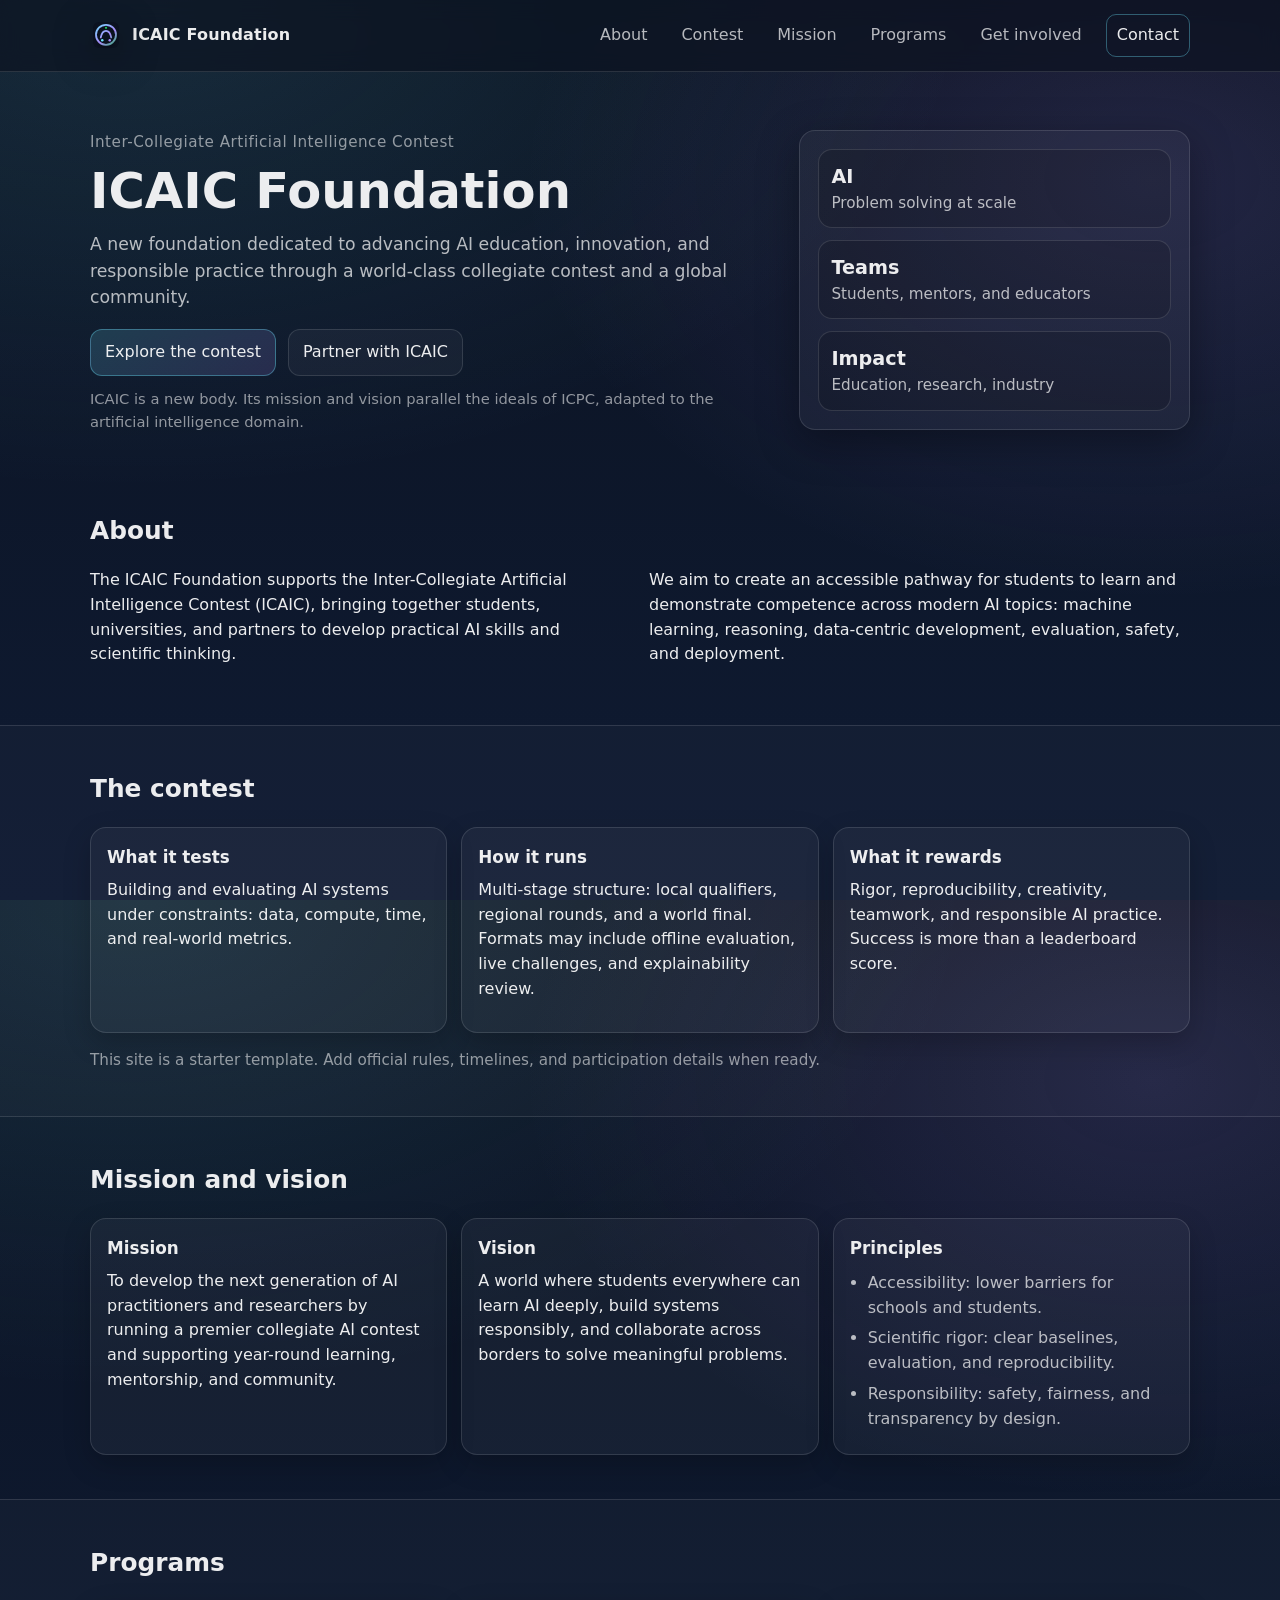
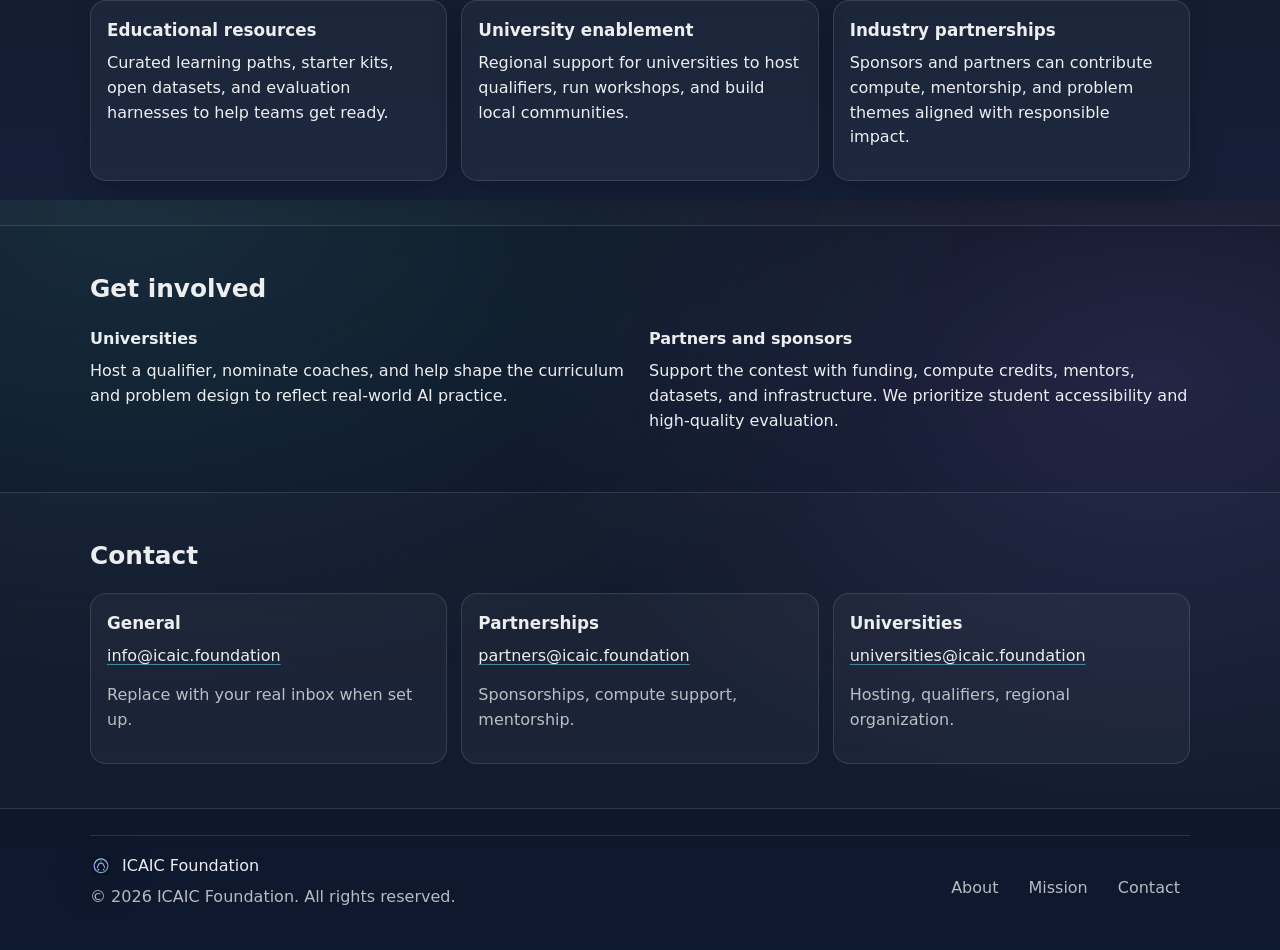
==== foundation/index.html @ 4172920d "Add ICAIC foundation site under foundation folder" ====
<!doctype html>
<html lang="en">
  <head>
    <meta charset="utf-8" />
    <meta name="viewport" content="width=device-width, initial-scale=1" />
    <meta
      name="description"
      content="ICAIC Foundation — Inter-Collegiate Artificial Intelligence Contest. Building the next generation of AI talent through collegiate competition, education, and community."
    />
    <meta name="theme-color" content="#0B1220" />
    <meta property="og:title" content="ICAIC Foundation" />
    <meta
      property="og:description"
      content="Inter-Collegiate Artificial Intelligence Contest — advancing AI talent through competition, education, and community."
    />
    <meta property="og:type" content="website" />
    <meta property="og:url" content="https://icaic.foundation/" />
    <title>ICAIC Foundation</title>
    <link rel="icon" href="assets/logo.svg" type="image/svg+xml" />
    <link rel="stylesheet" href="assets/styles.css" />
  </head>
  <body>
    <a class="skip-link" href="#main">Skip to content</a>

    <header class="site-header">
      <div class="container header-inner">
        <a class="brand" href="#top" aria-label="ICAIC Foundation Home">
          <img class="brand-mark" src="assets/logo.svg" alt="" width="32" height="32" />
          <span class="brand-name">ICAIC Foundation</span>
        </a>

        <nav class="nav" aria-label="Primary">
          <a href="#about">About</a>
          <a href="#contest">Contest</a>
          <a href="#mission">Mission</a>
          <a href="#programs">Programs</a>
          <a href="#get-involved">Get involved</a>
          <a class="nav-cta" href="#contact">Contact</a>
        </nav>
      </div>
    </header>

    <main id="main">
      <section id="top" class="hero">
        <div class="container hero-grid">
          <div class="hero-copy">
            <p class="kicker">Inter-Collegiate Artificial Intelligence Contest</p>
            <h1>ICAIC Foundation</h1>
            <p class="lead">
              A new foundation dedicated to advancing AI education, innovation, and responsible practice through a
              world-class collegiate contest and a global community.
            </p>
            <div class="hero-actions">
              <a class="button primary" href="#contest">Explore the contest</a>
              <a class="button" href="#get-involved">Partner with ICAIC</a>
            </div>
            <p class="fineprint">
              ICAIC is a new body. Its mission and vision parallel the ideals of ICPC, adapted to the artificial
              intelligence domain.
            </p>
          </div>

          <div class="hero-card" aria-label="Key highlights">
            <div class="stat">
              <div class="stat-value">AI</div>
              <div class="stat-label">Problem solving at scale</div>
            </div>
            <div class="stat">
              <div class="stat-value">Teams</div>
              <div class="stat-label">Students, mentors, and educators</div>
            </div>
            <div class="stat">
              <div class="stat-value">Impact</div>
              <div class="stat-label">Education, research, industry</div>
            </div>
          </div>
        </div>
      </section>

      <section id="about" class="section">
        <div class="container">
          <h2>About</h2>
          <div class="two-col">
            <p>
              The ICAIC Foundation supports the Inter-Collegiate Artificial Intelligence Contest (ICAIC), bringing
              together students, universities, and partners to develop practical AI skills and scientific thinking.
            </p>
            <p>
              We aim to create an accessible pathway for students to learn and demonstrate competence across modern AI
              topics: machine learning, reasoning, data-centric development, evaluation, safety, and deployment.
            </p>
          </div>
        </div>
      </section>

      <section id="contest" class="section section-alt">
        <div class="container">
          <h2>The contest</h2>
          <div class="cards">
            <article class="card">
              <h3>What it tests</h3>
              <p>
                Building and evaluating AI systems under constraints: data, compute, time, and real-world metrics.
              </p>
            </article>
            <article class="card">
              <h3>How it runs</h3>
              <p>
                Multi-stage structure: local qualifiers, regional rounds, and a world final. Formats may include
                offline evaluation, live challenges, and explainability review.
              </p>
            </article>
            <article class="card">
              <h3>What it rewards</h3>
              <p>
                Rigor, reproducibility, creativity, teamwork, and responsible AI practice. Success is more than a
                leaderboard score.
              </p>
            </article>
          </div>
          <p class="note">
            This site is a starter template. Add official rules, timelines, and participation details when ready.
          </p>
        </div>
      </section>

      <section id="mission" class="section">
        <div class="container">
          <h2>Mission and vision</h2>
          <div class="cards">
            <article class="card">
              <h3>Mission</h3>
              <p>
                To develop the next generation of AI practitioners and researchers by running a premier collegiate AI
                contest and supporting year-round learning, mentorship, and community.
              </p>
            </article>
            <article class="card">
              <h3>Vision</h3>
              <p>
                A world where students everywhere can learn AI deeply, build systems responsibly, and collaborate
                across borders to solve meaningful problems.
              </p>
            </article>
            <article class="card">
              <h3>Principles</h3>
              <ul class="list">
                <li>Accessibility: lower barriers for schools and students.</li>
                <li>Scientific rigor: clear baselines, evaluation, and reproducibility.</li>
                <li>Responsibility: safety, fairness, and transparency by design.</li>
              </ul>
            </article>
          </div>
        </div>
      </section>

      <section id="programs" class="section section-alt">
        <div class="container">
          <h2>Programs</h2>
          <div class="cards">
            <article class="card">
              <h3>Educational resources</h3>
              <p>
                Curated learning paths, starter kits, open datasets, and evaluation harnesses to help teams get ready.
              </p>
            </article>
            <article class="card">
              <h3>University enablement</h3>
              <p>
                Regional support for universities to host qualifiers, run workshops, and build local communities.
              </p>
            </article>
            <article class="card">
              <h3>Industry partnerships</h3>
              <p>
                Sponsors and partners can contribute compute, mentorship, and problem themes aligned with responsible
                impact.
              </p>
            </article>
          </div>
        </div>
      </section>

      <section id="get-involved" class="section">
        <div class="container">
          <h2>Get involved</h2>
          <div class="two-col">
            <div>
              <h3 class="h4">Universities</h3>
              <p>
                Host a qualifier, nominate coaches, and help shape the curriculum and problem design to reflect
                real-world AI practice.
              </p>
            </div>
            <div>
              <h3 class="h4">Partners and sponsors</h3>
              <p>
                Support the contest with funding, compute credits, mentors, datasets, and infrastructure. We prioritize
                student accessibility and high-quality evaluation.
              </p>
            </div>
          </div>
        </div>
      </section>

      <section id="contact" class="section section-alt">
        <div class="container">
          <h2>Contact</h2>
          <div class="contact-grid">
            <div class="contact-card">
              <h3>General</h3>
              <p><a href="mailto:info@icaic.foundation">info@icaic.foundation</a></p>
              <p class="muted">Replace with your real inbox when set up.</p>
            </div>
            <div class="contact-card">
              <h3>Partnerships</h3>
              <p><a href="mailto:partners@icaic.foundation">partners@icaic.foundation</a></p>
              <p class="muted">Sponsorships, compute support, mentorship.</p>
            </div>
            <div class="contact-card">
              <h3>Universities</h3>
              <p><a href="mailto:universities@icaic.foundation">universities@icaic.foundation</a></p>
              <p class="muted">Hosting, qualifiers, regional organization.</p>
            </div>
          </div>
        </div>
      </section>
    </main>

    <footer class="site-footer">
      <div class="container footer-inner">
        <div class="footer-left">
          <div class="footer-brand">
            <img class="brand-mark" src="assets/logo.svg" alt="" width="22" height="22" />
            <span>ICAIC Foundation</span>
          </div>
          <p class="muted">© <span id="year"></span> ICAIC Foundation. All rights reserved.</p>
        </div>
        <div class="footer-right">
          <a href="#about">About</a>
          <a href="#mission">Mission</a>
          <a href="#contact">Contact</a>
        </div>
      </div>
    </footer>

    <script>
      document.getElementById("year").textContent = new Date().getFullYear();
    </script>
  </body>
</html>
---- foundation/assets/styles.css ----
/* ICAIC Foundation — lightweight static site styles */

:root {
  --bg: #0b1220;
  --bg2: #0f1b33;
  --card: rgba(255, 255, 255, 0.06);
  --text: rgba(255, 255, 255, 0.92);
  --muted: rgba(255, 255, 255, 0.7);
  --faint: rgba(255, 255, 255, 0.55);
  --line: rgba(255, 255, 255, 0.12);
  --primary: #6ee7ff;
  --primary2: #a78bfa;
  --shadow: 0 12px 40px rgba(0, 0, 0, 0.35);
  --radius: 16px;
}

* {
  box-sizing: border-box;
}

html,
body {
  height: 100%;
}

body {
  margin: 0;
  font-family:
    ui-sans-serif,
    system-ui,
    -apple-system,
    Segoe UI,
    Roboto,
    Helvetica,
    Arial,
    "Apple Color Emoji",
    "Segoe UI Emoji";
  color: var(--text);
  background:
    radial-gradient(1200px 700px at 10% 0%, rgba(110, 231, 255, 0.12), transparent 70%),
    radial-gradient(900px 600px at 90% 20%, rgba(167, 139, 250, 0.15), transparent 70%),
    linear-gradient(180deg, var(--bg), var(--bg2));
  line-height: 1.55;
}

a {
  color: inherit;
  text-decoration-color: rgba(110, 231, 255, 0.5);
  text-underline-offset: 3px;
}

a:hover {
  text-decoration-color: rgba(110, 231, 255, 0.9);
}

.container {
  width: min(1100px, calc(100% - 40px));
  margin: 0 auto;
}

.skip-link {
  position: absolute;
  left: -999px;
  top: 10px;
  padding: 10px 12px;
  background: #111827;
  border: 1px solid var(--line);
  border-radius: 10px;
  z-index: 999;
}

.skip-link:focus {
  left: 10px;
}

.site-header {
  position: sticky;
  top: 0;
  z-index: 20;
  backdrop-filter: blur(10px);
  background: rgba(11, 18, 32, 0.65);
  border-bottom: 1px solid var(--line);
}

.header-inner {
  display: flex;
  align-items: center;
  justify-content: space-between;
  padding: 14px 0;
  gap: 14px;
}

.brand {
  display: inline-flex;
  align-items: center;
  gap: 10px;
  text-decoration: none;
}

.brand-mark {
  display: block;
  filter: drop-shadow(0 8px 20px rgba(0, 0, 0, 0.35));
}

.brand-name {
  font-weight: 650;
  letter-spacing: 0.2px;
}

.nav {
  display: flex;
  gap: 14px;
  align-items: center;
  flex-wrap: wrap;
  justify-content: flex-end;
}

.nav a {
  text-decoration: none;
  color: var(--muted);
  padding: 8px 10px;
  border-radius: 10px;
}

.nav a:hover {
  color: var(--text);
  background: rgba(255, 255, 255, 0.06);
}

.nav-cta {
  border: 1px solid rgba(110, 231, 255, 0.35);
  color: var(--text) !important;
}

.hero {
  padding: 58px 0 34px;
}

.hero-grid {
  display: grid;
  grid-template-columns: 1.4fr 0.8fr;
  gap: 26px;
  align-items: start;
}

.kicker {
  display: inline-block;
  color: var(--faint);
  margin: 0 0 10px;
  letter-spacing: 0.5px;
  font-size: 0.95rem;
}

h1 {
  margin: 0 0 12px;
  font-size: clamp(2.1rem, 4vw, 3.1rem);
  line-height: 1.1;
}

.lead {
  margin: 0 0 18px;
  color: var(--muted);
  font-size: 1.08rem;
}

.hero-actions {
  display: flex;
  gap: 12px;
  flex-wrap: wrap;
  margin: 18px 0 12px;
}

.button {
  display: inline-flex;
  align-items: center;
  justify-content: center;
  padding: 10px 14px;
  border-radius: 12px;
  border: 1px solid var(--line);
  background: rgba(255, 255, 255, 0.04);
  text-decoration: none;
  color: var(--text);
  transition: transform 120ms ease, background 120ms ease, border-color 120ms ease;
}

.button:hover {
  transform: translateY(-1px);
  border-color: rgba(255, 255, 255, 0.18);
  background: rgba(255, 255, 255, 0.07);
}

.button.primary {
  background: linear-gradient(135deg, rgba(110, 231, 255, 0.16), rgba(167, 139, 250, 0.16));
  border-color: rgba(110, 231, 255, 0.35);
}

.fineprint {
  margin: 10px 0 0;
  color: var(--faint);
  font-size: 0.92rem;
}

.hero-card {
  border: 1px solid var(--line);
  background: rgba(255, 255, 255, 0.04);
  border-radius: var(--radius);
  box-shadow: var(--shadow);
  padding: 18px;
  display: grid;
  gap: 12px;
}

.stat {
  padding: 12px 12px;
  border-radius: 14px;
  border: 1px solid rgba(255, 255, 255, 0.12);
  background: rgba(0, 0, 0, 0.15);
}

.stat-value {
  font-size: 1.2rem;
  font-weight: 650;
}

.stat-label {
  color: var(--muted);
  font-size: 0.95rem;
}

.section {
  padding: 44px 0;
}

.section-alt {
  background: rgba(255, 255, 255, 0.02);
  border-top: 1px solid var(--line);
  border-bottom: 1px solid var(--line);
}

h2 {
  margin: 0 0 18px;
  font-size: 1.55rem;
}

h3 {
  margin: 0 0 8px;
  font-size: 1.05rem;
}

.h4 {
  font-size: 1rem;
  margin: 0 0 8px;
}

p {
  margin: 0 0 14px;
}

.two-col {
  display: grid;
  grid-template-columns: 1fr 1fr;
  gap: 18px;
}

.cards {
  display: grid;
  grid-template-columns: repeat(3, minmax(0, 1fr));
  gap: 14px;
}

.card {
  border: 1px solid var(--line);
  background: rgba(255, 255, 255, 0.04);
  border-radius: var(--radius);
  padding: 16px 16px;
  box-shadow: 0 10px 28px rgba(0, 0, 0, 0.2);
}

.list {
  margin: 10px 0 0;
  padding-left: 18px;
  color: var(--muted);
}

.list li {
  margin: 6px 0;
}

.note {
  margin: 16px 0 0;
  color: var(--faint);
  font-size: 0.95rem;
}

.contact-grid {
  display: grid;
  grid-template-columns: repeat(3, minmax(0, 1fr));
  gap: 14px;
}

.contact-card {
  border: 1px solid var(--line);
  background: rgba(255, 255, 255, 0.04);
  border-radius: var(--radius);
  padding: 16px 16px;
}

.muted {
  color: var(--muted);
}

.site-footer {
  padding: 26px 0;
}

.footer-inner {
  display: flex;
  justify-content: space-between;
  gap: 14px;
  flex-wrap: wrap;
  border-top: 1px solid var(--line);
  padding-top: 18px;
}

.footer-brand {
  display: inline-flex;
  align-items: center;
  gap: 10px;
  margin-bottom: 6px;
}

.footer-right {
  display: flex;
  gap: 10px;
  flex-wrap: wrap;
  align-items: center;
}

.footer-right a {
  color: var(--muted);
  text-decoration: none;
  padding: 6px 10px;
  border-radius: 10px;
}

.footer-right a:hover {
  color: var(--text);
  background: rgba(255, 255, 255, 0.06);
}

@media (max-width: 900px) {
  .hero-grid {
    grid-template-columns: 1fr;
  }
  .two-col {
    grid-template-columns: 1fr;
  }
  .cards {
    grid-template-columns: 1fr;
  }
  .contact-grid {
    grid-template-columns: 1fr;
  }
}
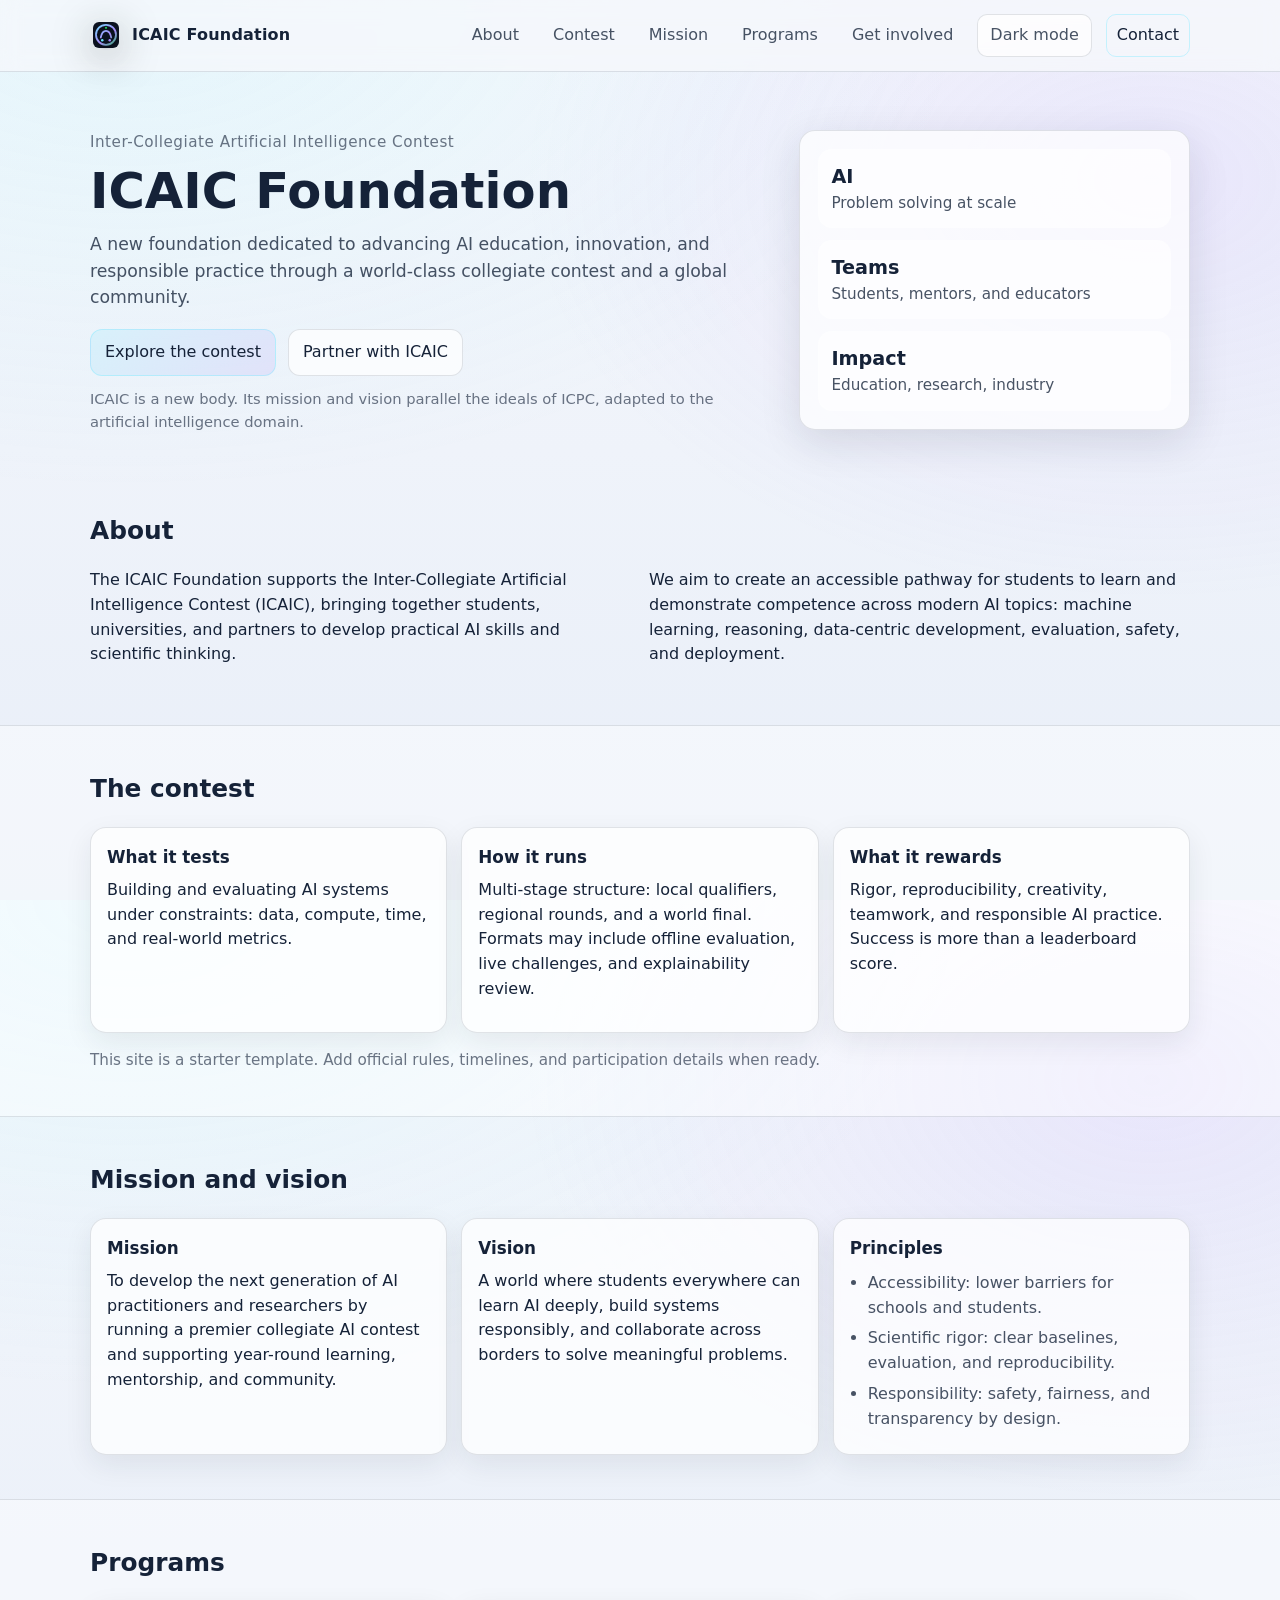
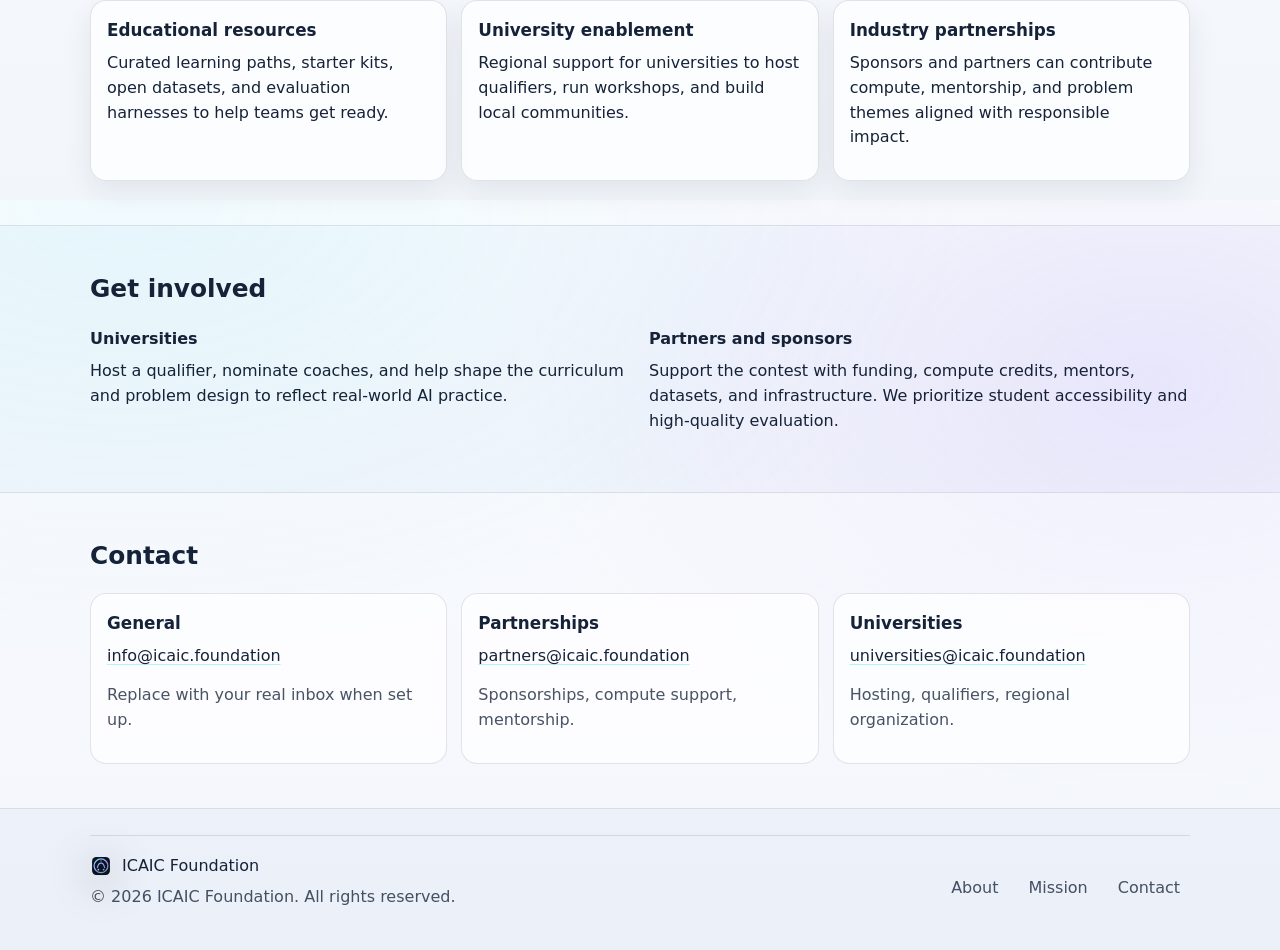
==== commit 8e46f6f4: "Add light mode toggle to foundation subsite" ====
--- a/foundation/index.html
+++ b/foundation/index.html
@@ -1,5 +1,5 @@
 <!doctype html>
-<html lang="en">
+<html lang="en" data-theme="dark">
   <head>
     <meta charset="utf-8" />
     <meta name="viewport" content="width=device-width, initial-scale=1" />
@@ -35,6 +35,9 @@
           <a href="#mission">Mission</a>
           <a href="#programs">Programs</a>
           <a href="#get-involved">Get involved</a>
+          <button class="theme-toggle" id="themeToggle" type="button" aria-label="Switch to light mode" aria-pressed="false">
+            <span class="theme-toggle-text">Light mode</span>
+          </button>
           <a class="nav-cta" href="#contact">Contact</a>
         </nav>
       </div>
@@ -245,6 +248,32 @@
     </footer>
 
     <script>
+      const root = document.documentElement;
+      const themeToggle = document.getElementById("themeToggle");
+      const themeToggleText = themeToggle.querySelector(".theme-toggle-text");
+      const themeMeta = document.querySelector('meta[name="theme-color"]');
+      const storedTheme = localStorage.getItem("icaic-foundation-theme");
+      const systemPrefersLight = window.matchMedia("(prefers-color-scheme: light)").matches;
+
+      function applyTheme(theme) {
+        const nextTheme = theme === "light" ? "light" : "dark";
+        const isLight = nextTheme === "light";
+
+        root.setAttribute("data-theme", nextTheme);
+        themeToggle.setAttribute("aria-pressed", String(isLight));
+        themeToggle.setAttribute("aria-label", isLight ? "Switch to dark mode" : "Switch to light mode");
+        themeToggleText.textContent = isLight ? "Dark mode" : "Light mode";
+        themeMeta.setAttribute("content", isLight ? "#F6F8FC" : "#0B1220");
+      }
+
+      applyTheme(storedTheme || (systemPrefersLight ? "light" : "dark"));
+
+      themeToggle.addEventListener("click", () => {
+        const nextTheme = root.getAttribute("data-theme") === "light" ? "dark" : "light";
+        localStorage.setItem("icaic-foundation-theme", nextTheme);
+        applyTheme(nextTheme);
+      });
+
       document.getElementById("year").textContent = new Date().getFullYear();
     </script>
   </body>
--- a/foundation/assets/styles.css
+++ b/foundation/assets/styles.css
@@ -3,15 +3,38 @@
 :root {
   --bg: #0b1220;
   --bg2: #0f1b33;
+  --surface: rgba(255, 255, 255, 0.04);
+  --surface-strong: rgba(255, 255, 255, 0.06);
   --card: rgba(255, 255, 255, 0.06);
   --text: rgba(255, 255, 255, 0.92);
   --muted: rgba(255, 255, 255, 0.7);
   --faint: rgba(255, 255, 255, 0.55);
   --line: rgba(255, 255, 255, 0.12);
+  --header-bg: rgba(11, 18, 32, 0.65);
+  --skip-bg: #111827;
+  --overlay: rgba(0, 0, 0, 0.15);
+  --shadow-soft: 0 10px 28px rgba(0, 0, 0, 0.2);
   --primary: #6ee7ff;
   --primary2: #a78bfa;
   --shadow: 0 12px 40px rgba(0, 0, 0, 0.35);
   --radius: 16px;
+}
+
+html[data-theme="light"] {
+  --bg: #f6f8fc;
+  --bg2: #e8eef8;
+  --surface: rgba(255, 255, 255, 0.72);
+  --surface-strong: rgba(255, 255, 255, 0.9);
+  --card: rgba(255, 255, 255, 0.86);
+  --text: #152238;
+  --muted: rgba(21, 34, 56, 0.78);
+  --faint: rgba(21, 34, 56, 0.62);
+  --line: rgba(21, 34, 56, 0.12);
+  --header-bg: rgba(246, 248, 252, 0.8);
+  --skip-bg: #ffffff;
+  --overlay: rgba(255, 255, 255, 0.6);
+  --shadow-soft: 0 10px 28px rgba(21, 34, 56, 0.08);
+  --shadow: 0 12px 40px rgba(21, 34, 56, 0.12);
 }
 
 * {
@@ -41,6 +64,7 @@
     radial-gradient(900px 600px at 90% 20%, rgba(167, 139, 250, 0.15), transparent 70%),
     linear-gradient(180deg, var(--bg), var(--bg2));
   line-height: 1.55;
+  transition: background 180ms ease, color 180ms ease;
 }
 
 a {
@@ -63,7 +87,8 @@
   left: -999px;
   top: 10px;
   padding: 10px 12px;
-  background: #111827;
+  background: var(--skip-bg);
+  color: var(--text);
   border: 1px solid var(--line);
   border-radius: 10px;
   z-index: 999;
@@ -78,7 +103,7 @@
   top: 0;
   z-index: 20;
   backdrop-filter: blur(10px);
-  background: rgba(11, 18, 32, 0.65);
+  background: var(--header-bg);
   border-bottom: 1px solid var(--line);
 }
 
@@ -122,14 +147,32 @@
   border-radius: 10px;
 }
 
-.nav a:hover {
+.nav a:hover,
+.theme-toggle:hover {
   color: var(--text);
-  background: rgba(255, 255, 255, 0.06);
+  background: var(--surface-strong);
 }
 
 .nav-cta {
   border: 1px solid rgba(110, 231, 255, 0.35);
   color: var(--text) !important;
+}
+
+.theme-toggle {
+  appearance: none;
+  border: 1px solid var(--line);
+  background: var(--surface);
+  color: var(--muted);
+  padding: 8px 12px;
+  border-radius: 10px;
+  font: inherit;
+  cursor: pointer;
+  transition: color 120ms ease, background 120ms ease, border-color 120ms ease, transform 120ms ease;
+}
+
+.theme-toggle:focus-visible {
+  outline: 2px solid rgba(110, 231, 255, 0.6);
+  outline-offset: 2px;
 }
 
 .hero {
@@ -177,7 +220,7 @@
   padding: 10px 14px;
   border-radius: 12px;
   border: 1px solid var(--line);
-  background: rgba(255, 255, 255, 0.04);
+  background: var(--surface);
   text-decoration: none;
   color: var(--text);
   transition: transform 120ms ease, background 120ms ease, border-color 120ms ease;
@@ -186,7 +229,7 @@
 .button:hover {
   transform: translateY(-1px);
   border-color: rgba(255, 255, 255, 0.18);
-  background: rgba(255, 255, 255, 0.07);
+  background: var(--surface-strong);
 }
 
 .button.primary {
@@ -202,7 +245,7 @@
 
 .hero-card {
   border: 1px solid var(--line);
-  background: rgba(255, 255, 255, 0.04);
+  background: var(--surface);
   border-radius: var(--radius);
   box-shadow: var(--shadow);
   padding: 18px;
@@ -214,7 +257,7 @@
   padding: 12px 12px;
   border-radius: 14px;
   border: 1px solid rgba(255, 255, 255, 0.12);
-  background: rgba(0, 0, 0, 0.15);
+  background: var(--overlay);
 }
 
 .stat-value {
@@ -237,6 +280,10 @@
   border-bottom: 1px solid var(--line);
 }
 
+html[data-theme="light"] .section-alt {
+  background: rgba(255, 255, 255, 0.42);
+}
+
 h2 {
   margin: 0 0 18px;
   font-size: 1.55rem;
@@ -270,10 +317,10 @@
 
 .card {
   border: 1px solid var(--line);
-  background: rgba(255, 255, 255, 0.04);
+  background: var(--surface);
   border-radius: var(--radius);
   padding: 16px 16px;
-  box-shadow: 0 10px 28px rgba(0, 0, 0, 0.2);
+  box-shadow: var(--shadow-soft);
 }
 
 .list {
@@ -300,7 +347,7 @@
 
 .contact-card {
   border: 1px solid var(--line);
-  background: rgba(255, 255, 255, 0.04);
+  background: var(--surface);
   border-radius: var(--radius);
   padding: 16px 16px;
 }
@@ -345,7 +392,7 @@
 
 .footer-right a:hover {
   color: var(--text);
-  background: rgba(255, 255, 255, 0.06);
+  background: var(--surface-strong);
 }
 
 @media (max-width: 900px) {
